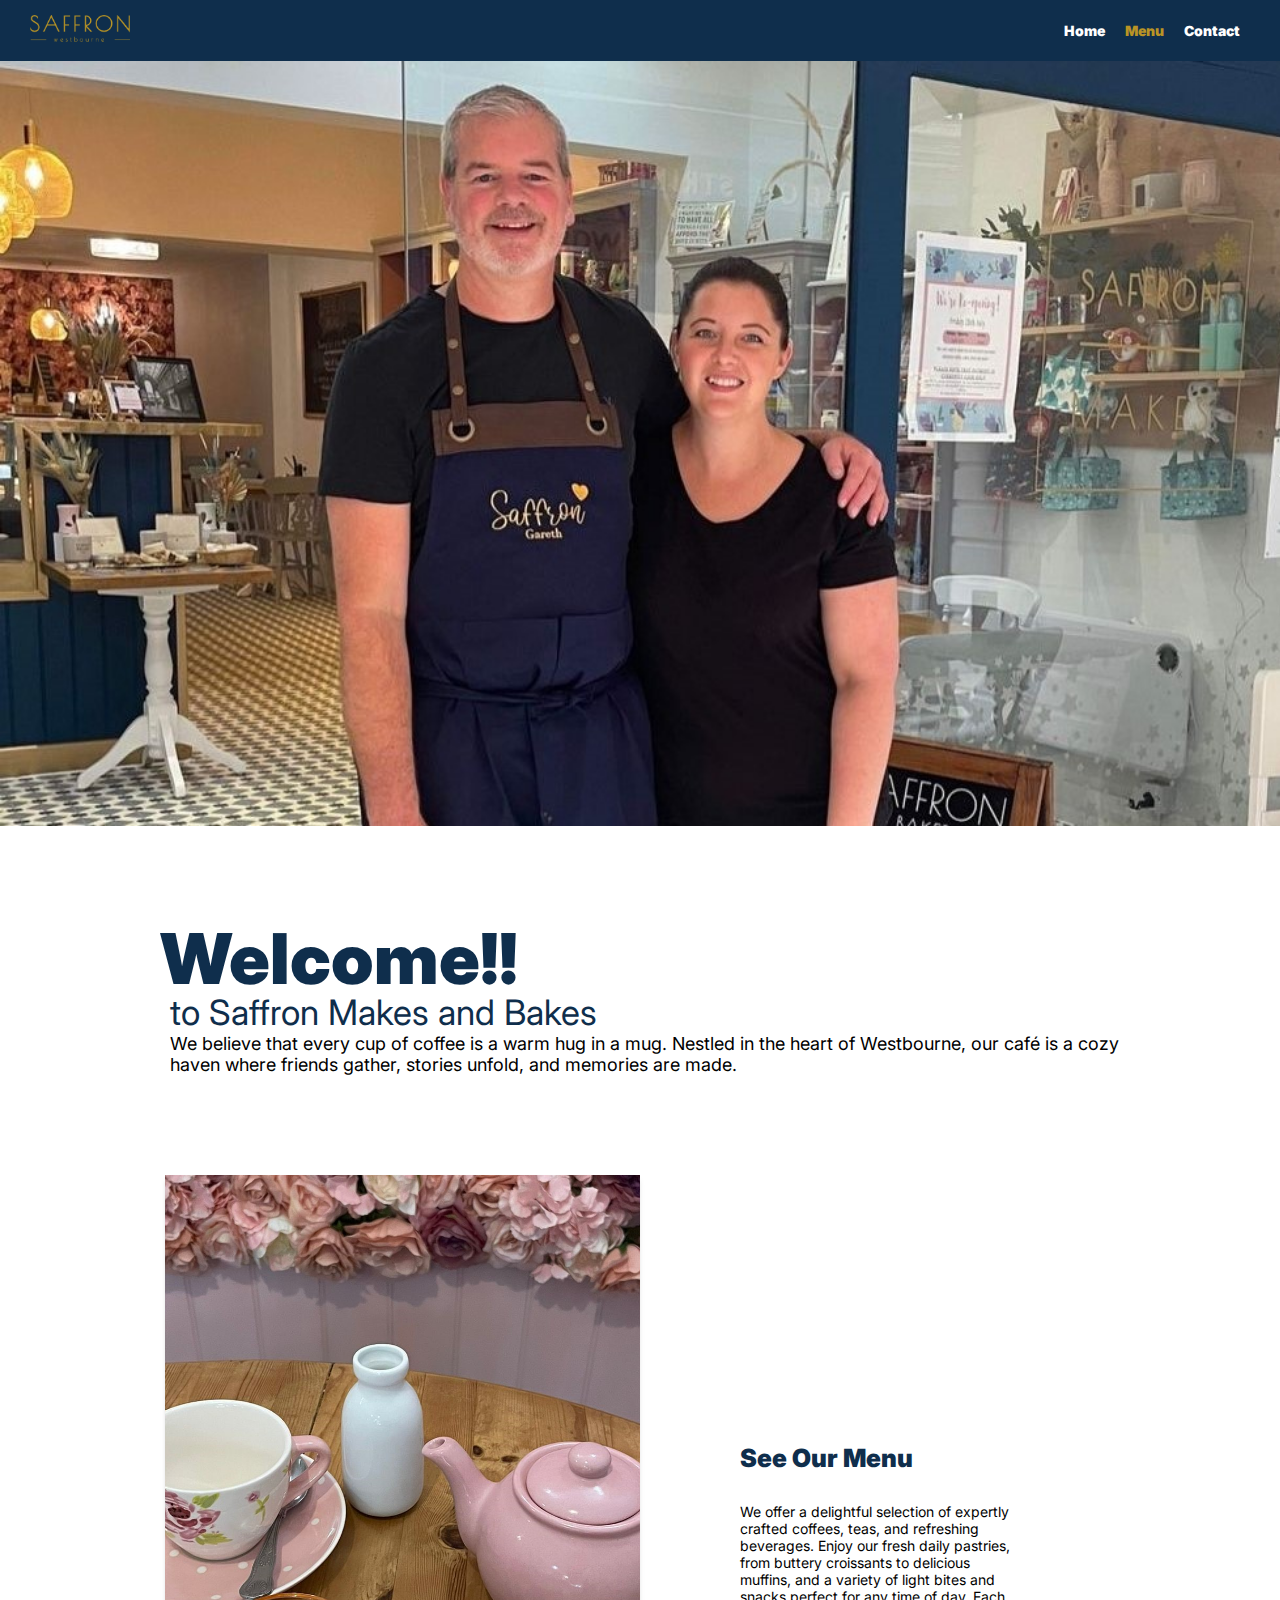
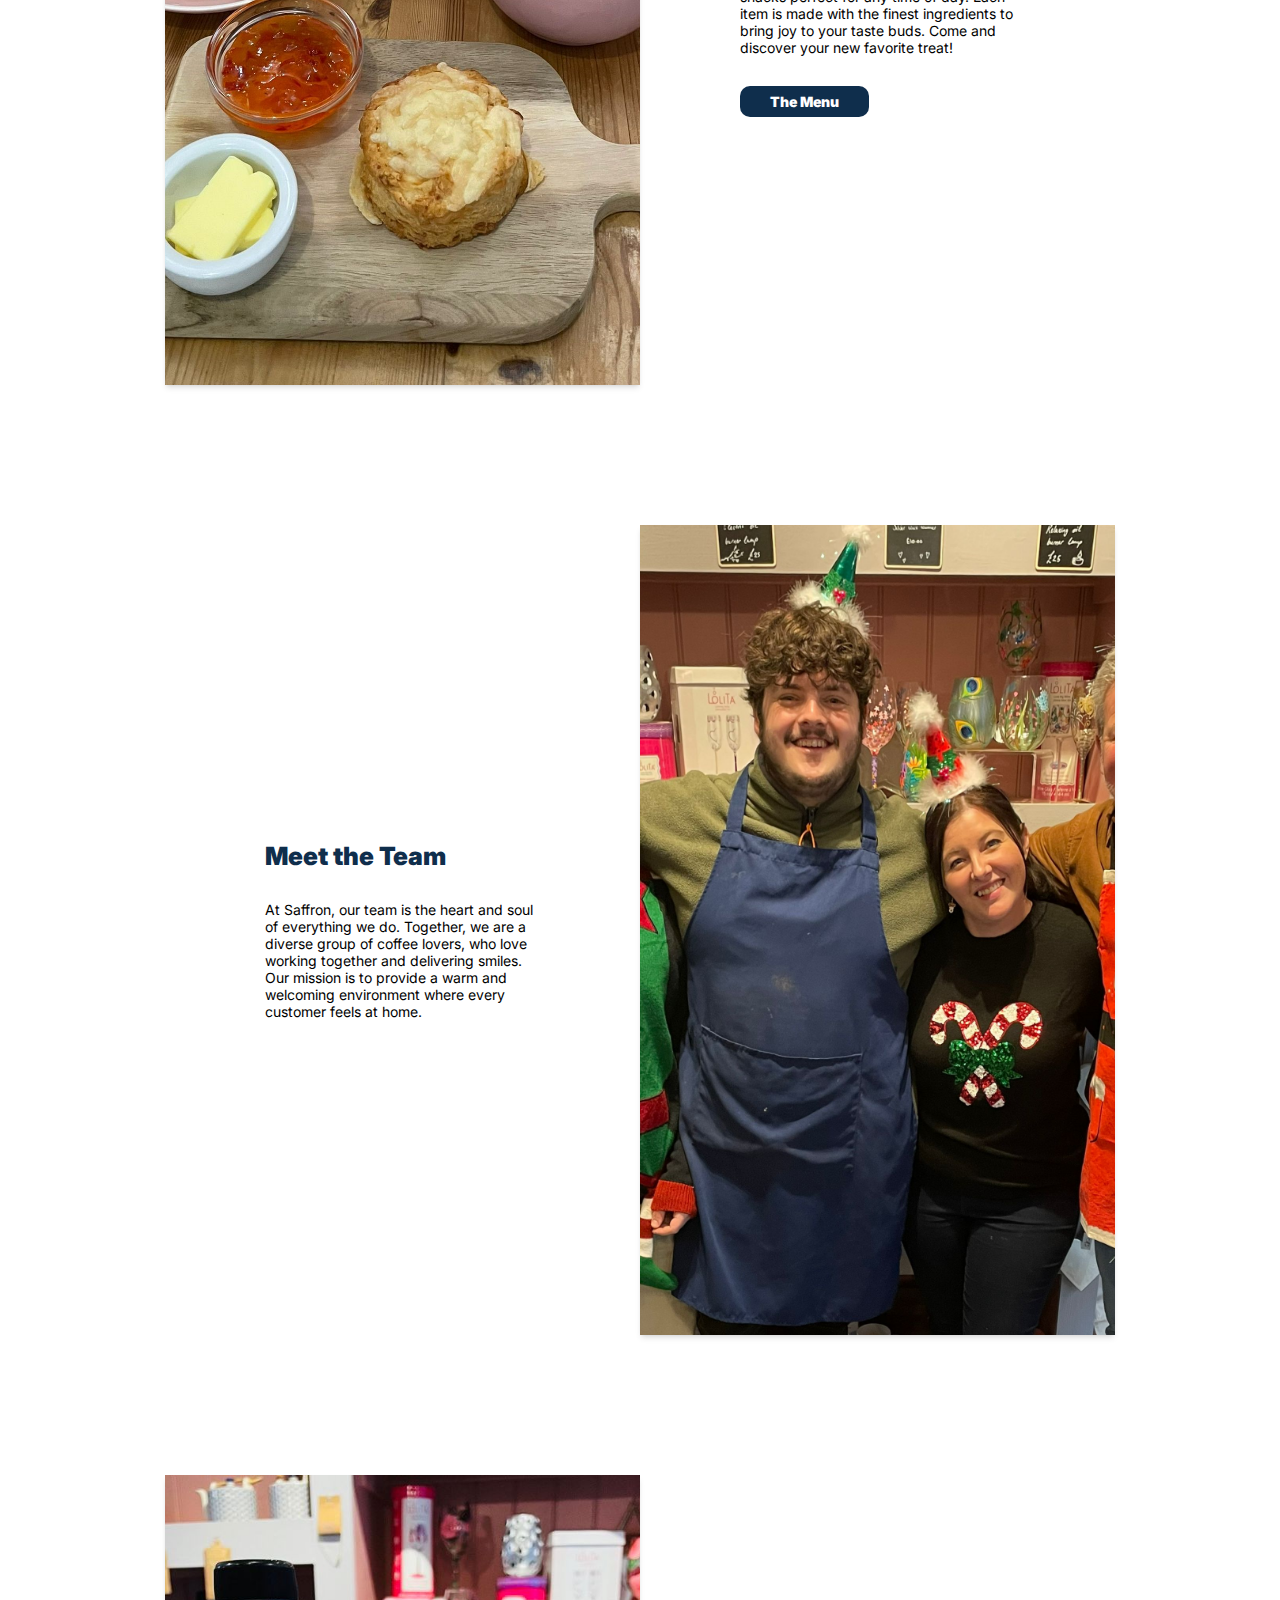
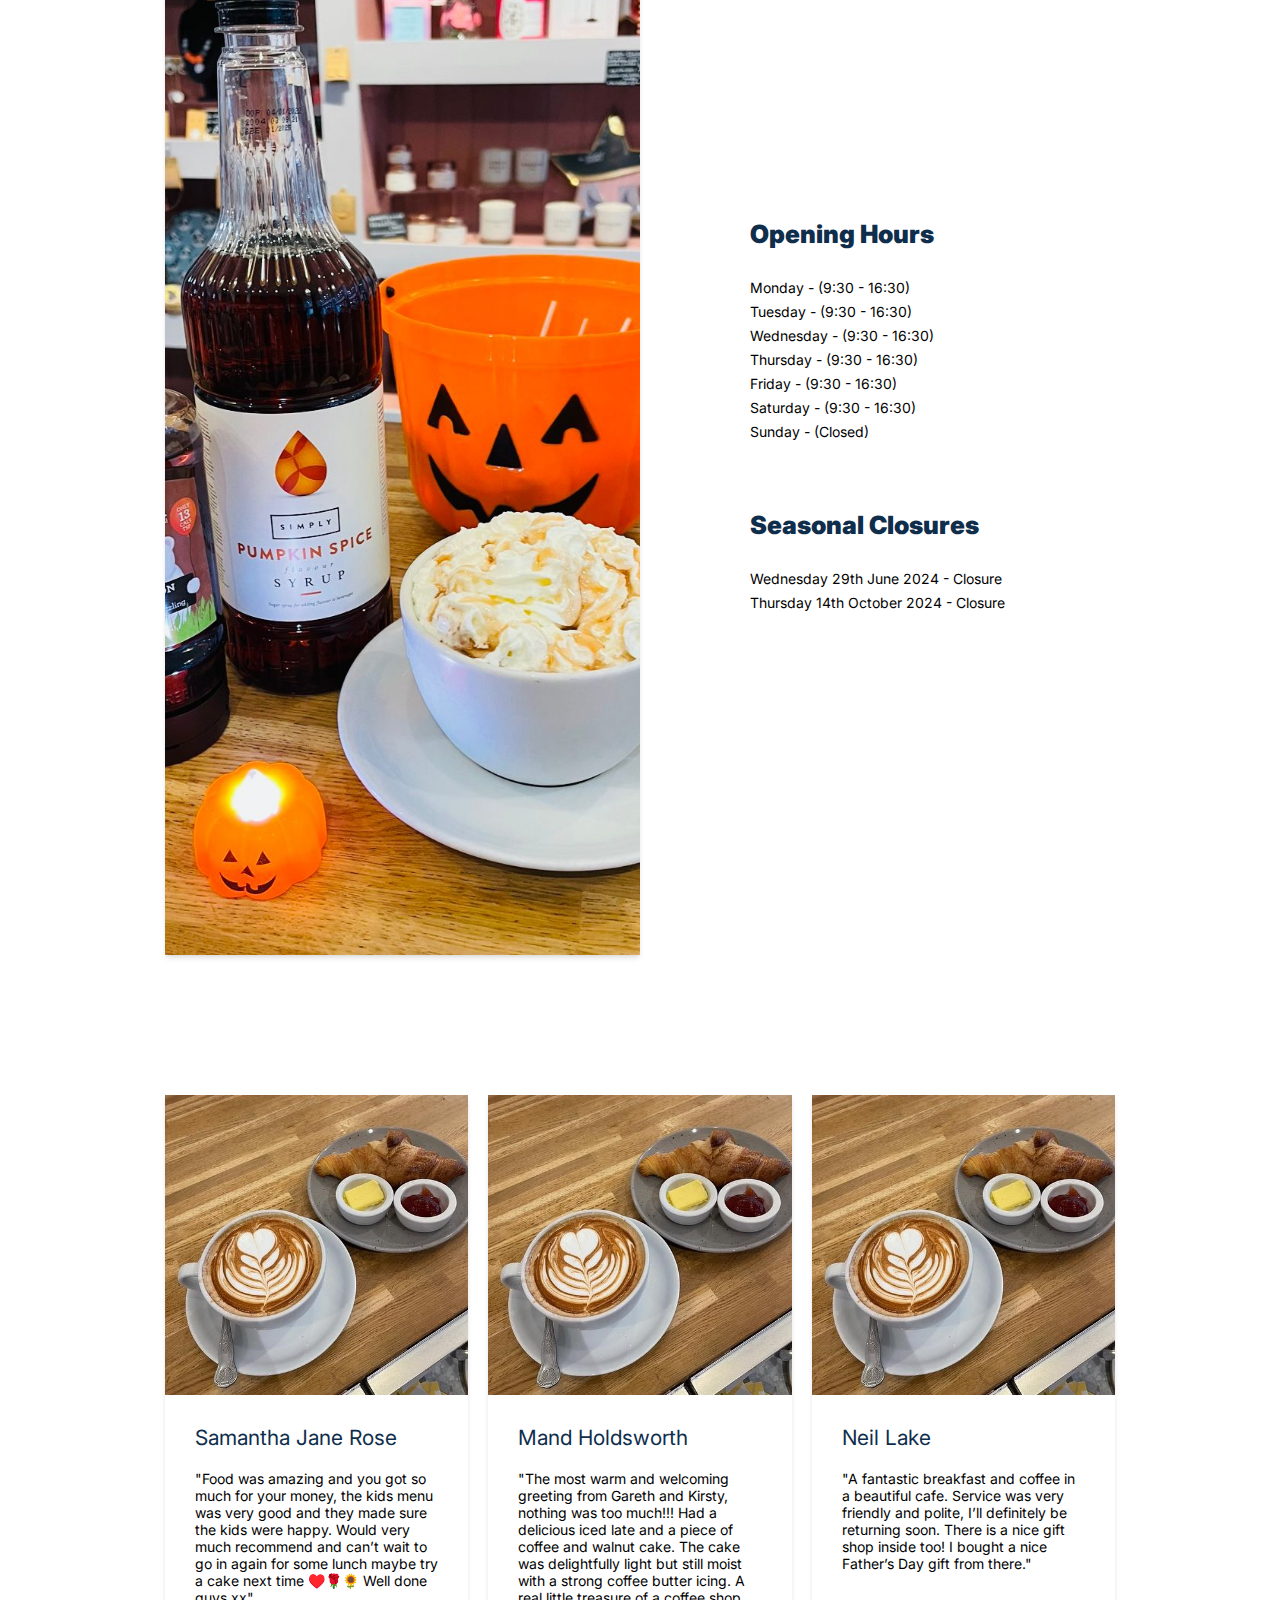
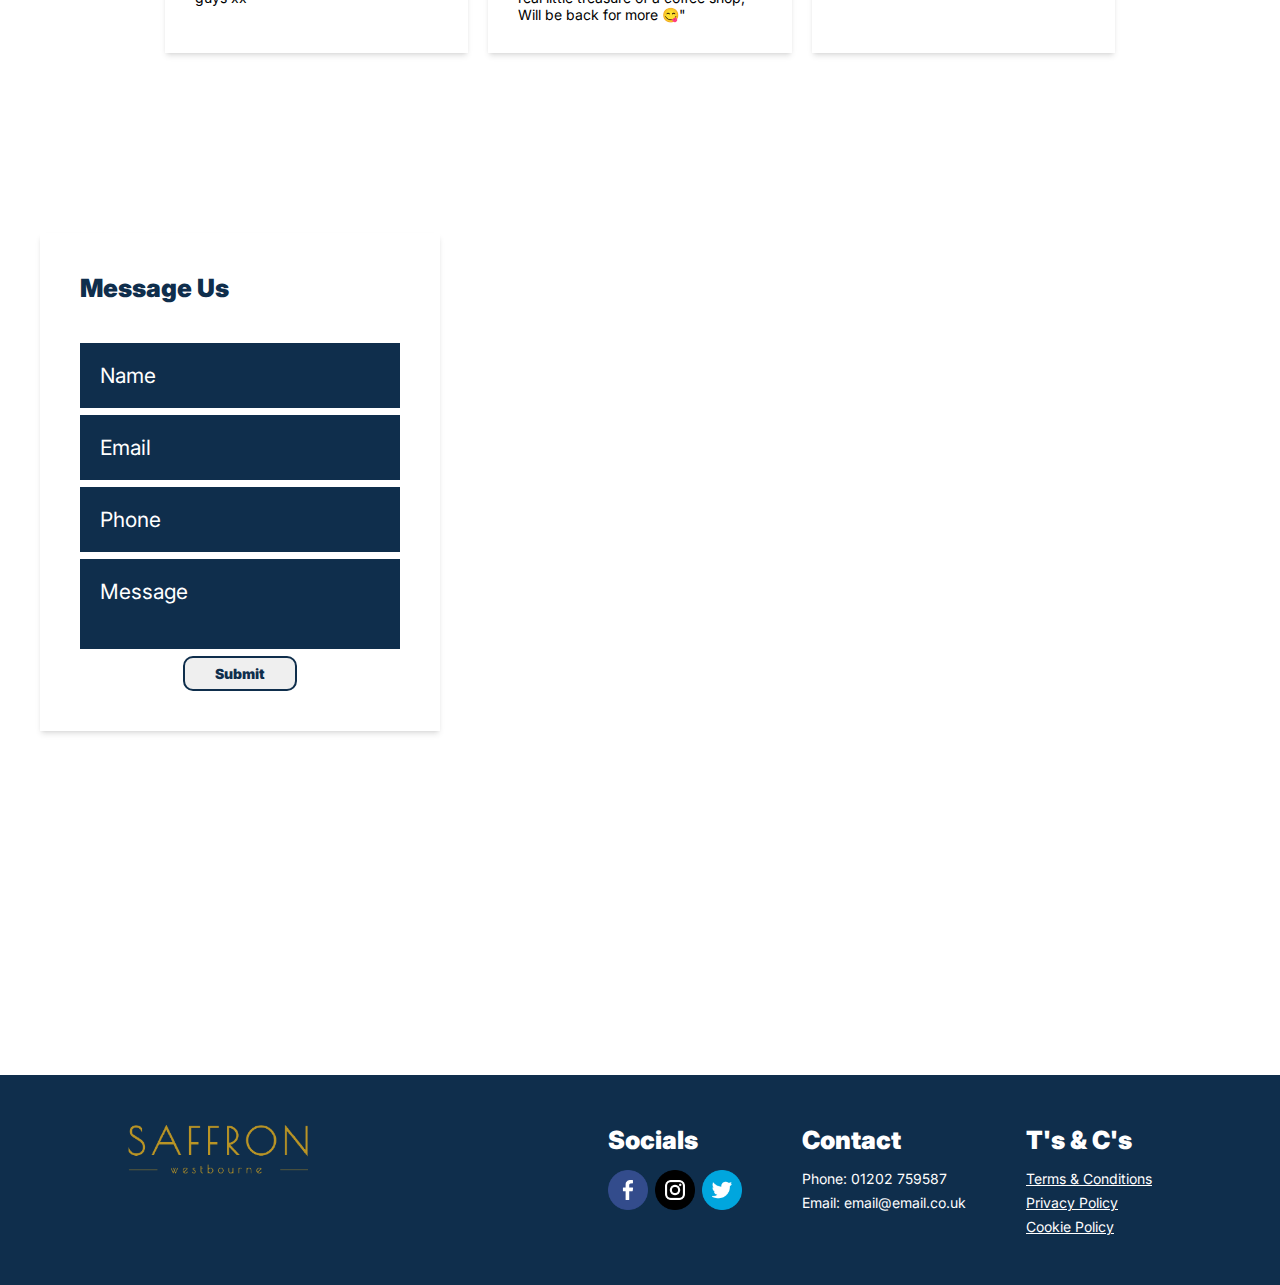
==== index.html @ 689293e2 "Add files via upload" ====
<!DOCTYPE html>
<html lang="en">
    <head>
        <meta charset="UTF-8">
        <meta name="viewport" content="width=device-width, initial-scale=1.0">
        <title>Saffron Makes and Bakes</title>
        <link rel="icon" type="image/x-icon" href="/img/favicon.png">
        <link rel="stylesheet" href="style.css">
        <link rel="preconnect" href="https://fonts.googleapis.com">
        <link rel="preconnect" href="https://fonts.gstatic.com" crossorigin>
        <link href="https://fonts.googleapis.com/css2?family=Inter:wght@100..900&display=swap" rel="stylesheet">
    </head>
<body>

    <header class="mobile-header">
        <div class="header__content-container">
            <div class="header__logo"><img src="img/logo.png" alt=""></div>
            <label class="hamburger-menu">
                <input type="checkbox" />
            </label>
            <nav class="hamburger-menu-block">
                <ul class="hamburger-menu-list">
                    <li><a href=""><p class="hamburger-menu-list-item">Home</p></a></li>
                    <li><a href=""><p class="hamburger-menu-list-item">Menu</p></a></li>
                    <li><a href=""><p class="hamburger-menu-list-item">Contact</p></a></li>
                    <li><a href=""><p class="hamburger-menu-list-item">Open Hours</p></a></li>
                </ul> 
            </nav>
        </div>
    </header>

    <header class="header-desktop">
        <div class="header-desktop__content-container">
            <div class="header__logo"><img src="img/logo.png" alt=""></div>
            <nav class="header-desktop__nav-flex-container">
                <li><a href="#"><p class="heading-3-neutral">Home</p></a></li>
                <li><a href="#"><p class="heading-3-neutral primary-header-link">Menu</p></a></li>
                <li><a href="#"><p class="heading-3-neutral">Contact</p></a></li>
            </nav>
        </div>
    </header>

    <section class="hero-section">
        <div class="hero-home-image"></div>
        <div class="hero__copy-container">
            <div class="hero__title-section">
                <p class="title">Welcome!!</p>
                <p class="heading-2 hero-subheading">to Saffron Makes and Bakes</p>
            </div>
            <p class="copy hero-copy">We believe that every cup of coffee is a warm hug in a mug. Nestled in the heart of Westbourne, our café is a cozy haven where friends gather, stories unfold, and memories are made.</p>
        </div>
    </section>

    <section class="see-our-menu-grid section-gap">
        <div class="see-our-menu-image grid-image-left image"></div>
        <div class="standard-section__copy-container grid-copy-right">
            <p class="heading">See Our Menu</p>
            <p class="copy">We offer a delightful selection of expertly crafted coffees, teas, and refreshing beverages. Enjoy our fresh daily pastries, from buttery croissants to delicious muffins, and a variety of light bites and snacks perfect for any time of day. Each item is made with the finest ingredients to bring joy to your taste buds. Come and discover your new favorite treat!</p>
            <a href="#"><p class="button-primary">The Menu</p></a>
        </div>
    </section>

    <section class="meet-the-team-grid section-gap">
        <div class="meet-the-team-image grid-image-right image"></div>
            <div class="standard-section__copy-container grid-copy-left">
                <p class="heading">Meet the Team</p>
                <p class="copy">At Saffron, our team is the heart and soul of everything we do. Together, we are a diverse group of coffee lovers, who love working together and delivering smiles. Our mission is to provide a warm and welcoming environment where every customer feels at home.</p>
            </div>
    </section>

    <section class="opening-hours-seasonal-closures-grid section-gap">
        <div class="opening-time-seasonal-closures-image grid-image-left image"></div>
            <div class="standard-section__copy-container grid-copy-right">
                <div class="opening-hours-heading-gap opening-hours-element-gap">
                    <p class="heading">Opening Hours</p>
                    <div class="flex-column flex-gap-spacing-9">
                        <p class="copy">Monday - (9:30 - 16:30)</p>
                        <p class="copy">Tuesday - (9:30 - 16:30)</p>
                        <p class="copy">Wednesday - (9:30 - 16:30)</p>
                        <p class="copy">Thursday - (9:30 - 16:30)</p>
                        <p class="copy">Friday - (9:30 - 16:30)</p>
                        <p class="copy">Saturday - (9:30 - 16:30)</p>
                        <p class="copy">Sunday - (Closed)</p>
                    </div>
                </div>
                <div class="opening-hours-heading-gap">
                    <p class="heading">Seasonal Closures</p>
                    <div class="flex-column flex-gap-spacing-9">
                        <p class="copy">Wednesday 29th June 2024 - Closure</p>
                        <p class="copy">Thursday 14th October 2024 - Closure</p>
                    </div>
                </div>
            </div>
    </section>

    <section class="review-card-container section-gap">
        <div class="review-card">
            <div class="review-image-1"></div>
            <div class="review-card__copy-block">
                <p class="heading-2 review-card__heading-gap">Samantha Jane Rose</p>
                <p class="copy">"Food was amazing and you got so much for your money, the kids menu was very good and they made sure the kids were happy. 
                    Would very much recommend and can’t wait to go in again for some lunch maybe try a cake next time ♥️🌹🌻 
                    Well done guys xx"</p>
            </div>
        </div>
        <div class="review-card">
            <div class="review-image-2"></div>
            <div class="review-card__copy-block">
                <p class="heading-2 review-card__heading-gap">Mand Holdsworth</p>
                <p class="copy">"The most warm and welcoming greeting from Gareth and Kirsty, nothing was too much!!! Had a delicious iced late and a piece of coffee and walnut cake. The cake was delightfully light but still moist with a strong coffee butter icing.   A real little treasure of a coffee shop, Will be back for more 😋"</p>
            </div>
        </div>
        <div class="review-card display-none-mobile-tablet">
            <div class="review-image-2"></div>
            <div class="review-card__copy-block">
                <p class="heading-2 review-card__heading-gap">Neil Lake</p>
                <p class="copy">"A fantastic breakfast and coffee in a beautiful cafe. Service was very friendly and polite, I’ll definitely be returning soon.
                    There is a nice gift shop inside too! I bought a nice Father’s Day gift from there."</p>
            </div>
        </div>
    </section>

    <section class="forms section-gap">
        <div class="form__container">
            <p class="heading form__heading-gap">Message Us</p>
            <form action="#" class="form__flex-container">
                <input type="text" class="input" placeholder="Name">
                <input type="email" class="input" placeholder="Email">
                <input type="Phone" class="input" placeholder="Phone">
                <textarea name="Message" class="input" id="" placeholder="Message"></textarea>
                <button type="submit" class="button-secondary form-button">Submit</button>
            </form>
        </div>
    </section>
    
    <section class="map">
        <iframe class="map-iframe" src="https://www.google.com/maps/embed?pb=!1m18!1m12!1m3!1d2525.862320768569!2d-1.9052798881815407!3d50.72249336762094!2m3!1f0!2f0!3f0!3m2!1i1024!2i768!4f13.1!3m3!1m2!1s0x4873a148ec443323%3A0x5a0983a469a11bd!2sSaffron!5e0!3m2!1sen!2suk!4v1718812801463!5m2!1sen!2suk" width="600" height="450" style="border:0;" allowfullscreen="" loading="lazy" referrerpolicy="no-referrer-when-downgrade"></iframe>
    </section>

    <footer>
        <div class="footer__flex-container">
            <div>
                <img class="footer__logo" src="img/logo.png" alt="">
            </div>
            <div class="footer__socials-container footer-element-gap">
                <p class="heading-neutral footer__heading-gap">Socials</p>
                <div class="footer__socials-flex-container">
                    <img class="social-icon" src="img/facebook icon.png" alt="Facebook icon">
                    <img class="social-icon" src="img/instagram icon.png" alt="Facebook icon">
                    <img class="social-icon" src="img/twitter icon.png" alt="Facebook icon">
                </div>
            </div>
            <div class="footer__contact-container footer-element-gap">
                <p class="heading-neutral footer__heading-gap">Contact</p>
                <div class="footer__contact-flex-container">
                    <p class="copy-neutral">Phone: 01202 759587</p>
                    <p class="copy-neutral">Email: email@email.co.uk</p>
                </div>
            </div>
            <div class="footer__tandc-container">
                <p class="heading-neutral footer__heading-gap">T's & C's</p>
                <div class="footer__tandc-flex-container">
                    <p class="link-type">Terms & Conditions</p>
                    <p class="link-type">Privacy Policy</p>
                    <p class="link-type">Cookie Policy</p>
                </div>
            </div>
        </div>
    </footer>
    
</body>
</html>
---- style.css ----
/*=================== Bolier Plate =================*/




*{
    margin: 0;
    padding: 0;
    box-sizing: border-box;
}

html{
    scroll-behavior: smooth;
}

body{
    max-width: 100vw;
}

a{
    color: inherit;
    text-decoration: none;
}

li{
    list-style-type: none;
}

h1, h2, h3{
    color: inherit;
    font-size: inherit;
    font-weight: inherit;
}

img, form, input, textarea{
    max-width: 100%;
    border: none;
}


input {
    -moz-appearance: none;
    -webkit-appearance: none;
    appearance: none;
    border: none;
}


textarea::placeholder, textarea, button, input{
    font-family: inherit;
    font-size: inherit;
    overflow: hidden;
    resize: none;
}

section{
    max-width: 950px;
    margin: 0 auto;
}


/*==================== Bolier Plate End ==============*/

/*======================== Root ======================*/


:root{

    /* Font Family */
    font-family: "Inter", sans-serif;

    /* Font Size */
    --font-size-extra-large-: 36px;
    --font-size-large-: 25px;
    --font-size-medium-: 21px;
    --font-size-small-: 14px;

    /* Font Weight */
    --font-weight-bold-: 900;
    --font-weight-regular-: 400;
    --font-weight-Thin-: 200;

    /* Colours */
    --colour-primary-: #0F2E4C;
    --colour-accent-: #B99425;
    --colour-neutral-: white;
    --colour-dark-: black;

    /* Spacing */
    --spacing-1-: 100px;
    --spacing-2-: 100px;
    --spacing-3-: 50px;
    --spacing-4-: 40px;
    --spacing-5-: 30px;
    --spacing-6-: 20px;
    --spacing-7-: 15px;
    --spacing-8-: 10px;
    --spacing-9-: 7.5px;
    --spacing-10-: 5px;
    --spacing-11-: 2px;

    /* hamburger Menu */
    --bar-width-: 40px;
    --bar-height-: 6px;
    --hamburger-gap-: 4px;
    --hamburger-margin-: 12px;
    --animation-timing-: 200ms ease-in-out;
    --hamburger-height-: calc(var(--bar-height-) * 3 + var(--hamburger-gap-) * 2);
    --hamburger-menu-block-padding-: 30px;
}


/*===================== Root End =================*/



/*==================== Type =====================*/


.title{
    font-size: var(--font-size-extra-large-);
    font-weight: var(--font-weight-bold-);
    color: var(--colour-primary-);
    line-height: 32px;
}
.heading{
    font-size: var(--font-size-large-);
    font-weight: var(--font-weight-bold-);
    color: var(--colour-primary-);
}
.heading-neutral{
    font-size: var(--font-size-large-);
    font-weight: var(--font-weight-bold-);
    color: var(--colour-neutral-);
}
.heading-2{
    font-size: var(--font-size-medium-);
    font-weight: var(--font-weight-regular-);
    color: var(--colour-primary-);
}
.heading-3{
    font-size: var(--font-size-small-);
    font-weight: var(--font-weight-bold-);
    color: var(--colour-primary-);
}
.heading-3-neutral{
    font-size: var(--font-size-small-);
    font-weight: var(--font-weight-bold-);
    color: var(--colour-neutral-);
}
.copy{
    font-size: var(--font-size-small-);
    font-weight: var(--font-weight-regular-);
    color: var(--colour-dark-);
}
.menu-copy{
    font-size: var(--font-size-small-);
    font-weight: var(--font-weight-regular-);
    color: var(--colour-dark-);
    padding-bottom: var(--spacing-9-);
}
.copy-neutral{
    font-size: var(--font-size-small-);
    font-weight: var(--font-weight-regular-);
    color: var(--colour-neutral-);
}
.comment{
    font-size: var(--font-size-small-);
    font-weight: var(--font-weight-Thin-);
    color: var(--colour-dark-);
    font-style: italic;
}
.link-type{
    font-size: var(--font-size-small-);
    font-weight: var(--font-weight-regular-);
    color: var(--colour-neutral-);
    text-decoration: underline;
}


/*==================== Type End ======================*/



/*==================== Buttons ======================*/


.button-primary{
    font-size: var(--font-size-small-);
    font-weight: var(--font-weight-bold-);
    color: var(--colour-neutral-);
    background-color: var(--colour-primary-);
    padding-inline: var(--spacing-6-);
    padding-block: var(--spacing-8-);
    border-radius: 10px;
    width: max-content;
}
.button-secondary{
    font-size: var(--font-size-small-);
    font-weight: var(--font-weight-bold-);
    color: var(--colour-primary-);
    padding-inline: var(--spacing-6-);
    padding-block: var(--spacing-8-);
    border-radius: 10px;
    border-style: solid;
    border-width: 2px;
    border-color: var(--colour-primary-);
    width: max-content;
}


/*================== Buttons End ========================*/



/*================== Images ============================*/

.image{
    width: 100%;
    box-shadow: 0 4px 6px -1px rgb(0 0 0 / 0.1), 0 2px 4px -2px rgb(0 0 0 / 0.1);
}
.review-image-1, .review-image-2{
    background-image: url(img/coffee-image.jpg);
    width: 100%;
    height: 300px;
    background-size: cover;
    background-position: center;
}
.see-our-menu-image{
    background-image: url(img/afternoon-tea-2.jpg);
    width: 100%;
    height: 100vw;
    background-size: cover;
    background-position: top;
}
.meet-the-team-image{
    background-image: url(img/meet-the-team.jpg);
    width: 100%;
    height: 100vw;
    background-size: cover;
    background-position: top;
}
.opening-time-seasonal-closures-image{
    background-image: url(img/seasonal-closures.jpg);
    width: 100%;
    height: 100vw;
    background-size: cover;
    background-position: top;
}
.menu-coffee-image{
    background-image: url(img/coffee-image.jpg);
    width: 100%;
    height: 100vw;
    background-size: cover;
    background-position: top;
}
.menu-tea-image{
    background-image: url(img/teas.jpg);
    width: 100%;
    height: 100vw;
    background-size: cover;
    background-position: top;
}
.menu-hot-chocolate-image{
    background-image: url(img/hot-chocolate.jpg);
    width: 100%;
    height: 100vw;
    background-size: cover;
    background-position: top;
}
.menu-soft-drinks-image{
    background-image: url(img/soft-drinks.jpg);
    width: 100%;
    height: 100vw;
    background-size: cover;
    background-position: center;
}
.menu-iced-coffee-image{
    background-image: url(img/iced-coffee.jpg);
    width: 100%;
    height: 100vw;
    background-size: cover;
    background-position: center;
}
.menu-milkshake-image{
    background-image: url(img/milkshake.jpg);
    width: 100%;
    height: 100vw;
    background-size: cover;
    background-position: center;
}
.menu-hero-image{
    background-image: url(img/entrance.jpg);
    width: 100%;
    height: 85vh;
    background-size: cover;
    background-position: center-bottom;
}
.hero-home-image{
    background-image: url(img/home-hero-below-700px.jpg);
    width: 100%;
    height: 85vh;
    background-size: cover;
    background-position: center-bottom;
}
/*================== Images End =======================*/



/*=================== Cards ==========================*/

.review-card-container{
    display: flex;
    flex-direction: column;
    gap: var(--spacing-7-);
}

.review-card{
    width: 90%;
    max-width: 400px;
    margin: 0 auto;
    box-shadow: 0 4px 6px -1px rgb(0 0 0 / 0.1), 0 2px 4px -2px rgb(0 0 0 / 0.1);
}
.review-card__copy-block{
    padding: var(--spacing-6-);
}
.review-card__heading-gap{
    padding-bottom: var(--spacing-6-);
}


/*================= Cards End ====================*/



/*================= Footers ======================*/

footer{
    background-color: var(--colour-primary-);
    padding-block: var(--spacing-2-);
}

.footer__flex-container{
    width: 80%;
    max-width: 400px;
    margin: 0 auto;
    display: flex;
    flex-direction: column;
}

.footer-element-gap{
    padding-bottom: var(--spacing-3-);
}

.footer__logo{
    display: none;
}

.footer__heading-gap{
    padding-bottom: var(--spacing-7-)
}

.footer__socials-flex-container{
    display: flex;
    gap: var(--spacing-8-);
}

.footer__contact-flex-container, .footer__tandc-flex-container{
    display: flex;
    flex-direction: column;
    gap: var(--spacing-9-);
}

.social-icon{
    width: 40px;
}


/*=============== Footers ===================*/



/*================ Headers ==================*/

header{
    background-color: var(--colour-primary-);
    height: 50px;
    position: sticky;
    top: 0px;
}

.header-desktop{
    display: none;
}

.header__logo{
    max-width: 100px;
    padding-top: var(--hamburger-margin-);
    padding-left: var(--spacing-7-);
}

/* Hamburger */
.hamburger-menu{
    --x-width-: calc(var(--hamburger-height-) * 1.41421356237);

    display: flex;
    flex-direction: column;
    gap: var(--hamburger-gap-);
    width: max-content;
    position: absolute;
    top: var(--hamburger-margin-);
    right: var(--hamburger-margin-);
    z-index: 2;
}
.hamburger-menu::before, .hamburger-menu::after, .hamburger-menu input {
    content: "";
    width: var(--bar-width-);
    height: var(--bar-height-);
    background-color: var(--colour-neutral-);
    border-radius: 100px;
    transform-origin: left center;
    transition: opacity var(--animation-timing-), width var(--animation-timing-), rotate var(--animation-timing-), translate var(--animation-timing-);
}
.hamburger-menu input {
    outline: none;
    pointer-events: none;
}


/* Hamburger When Clicked */
.hamburger-menu input:checked {
    opacity: 0;
    width: 0;
}
.hamburger-menu:has(input:checked)::before {
    rotate: 45deg;
    width: var(--x-width-);
    translate: 0 calc(var(--bar-height-) / -2);
}
.hamburger-menu:has(input:checked)::after {
    rotate: -45deg;
    width: var(--x-width-);
    translate: 0 calc(var(--bar-height-) / 2);
}


/* The Menu */
.hamburger-menu-block{
    position: fixed;
    right: 0;
    top: calc(var(--hamburger-height-) + var(--hamburger-margin-) + var(--hamburger-margin-));
    background-color: var(--colour-primary-);
    padding: var(--hamburger-menu-block-padding-);
    translate: 100%;
    transition: translate var(--animation-timing-);
    border-style: solid;
    border-color: var(--colour-neutral-);
    border-width: 2px;
}
.hamburger-menu-list{
    display: flex;
    flex-direction: column;
    width: 160px;
    align-items: center;
}
.hamburger-menu-list-item{
    color: var(--colour-neutral-);
    border-bottom: 1px solid var(--colour-neutral-);
    width: 160px;
    padding-top: 15px;
    padding-bottom: 10px;
    color: var(--colour-neutral-);
    font-size: var(--font-size-small-);
    font-weight: var(--font-weight-regular-);
}

/* The Menu When Clicked */
.hamburger-menu:has(input:checked) + .hamburger-menu-block{
    translate: none;
}


/*============== Headers End ========================*/



/*=============== Forms =============================*/

.forms{
    width: 100%;
    max-width: 100%;
}

.form__container{
    width: 90%;
    max-width: 400px;
    margin: 0 auto;
    box-shadow: 0 4px 6px -1px rgb(0 0 0 / 0.1), 0 2px 4px -2px rgb(0 0 0 / 0.1);
    padding: var(--spacing-5-);
    background-color: var(--colour-neutral-);

}

.form__heading-gap{
    padding-bottom: var(--spacing-5-);
}

.form__flex-container{
    display: flex;
    flex-direction: column;
    gap: var(--spacing-9-);
}

.input, .input::placeholder{
    font-size: var(--font-size-medium-);
    font-weight: var(--font-weight-regular-);
    color: var(--colour-neutral-);
}
.input{
    background-color: var(--colour-primary-);
    width: 100%;
    padding: var(--spacing-7-);
}
.form-button{
    margin: 0 auto;
}


/*============== Forms End ========================*/



/*============== Sections ========================*/
/*==============          ========================*/



/*============== Standard content section =======*/


/*============== Standard content section End====*/

/*============== Standard Content Section Button ==*/


.standard-section__copy-container{
    padding: var(--spacing-3-);
    display: flex;
    flex-direction: column;
    gap: var(--spacing-6-);
    margin: 0 auto;
}
.section-image{
    object-fit: cover;
}

/*=========== Standard Content Section Button End ==*/

/*=========== Opening hourse + seasonal closures ===*/
.opening-hours-heading-gap{
    display: flex;
    flex-direction: column;
    gap: var(--spacing-6-);
}



/*=========== Menu content section ==============*/


.menu-content-image-left__copy-container{
    padding: var(--spacing-3-);
    display: flex;
    flex-direction: column;
    gap: var(--spacing-4-);
}

.menu-item-heading{
    padding-bottom: var(--spacing-6-);
}
.choices-padding{
    padding-bottom: var(--spacing-8-);
}
.extras-padding-top{
    padding-top: var(--spacing-6-);
}
.menu-image-mobile-display-none{
    display: none;
}

.title-section{
    padding-top: var(--spacing-3-);
    padding-bottom: var(--spacing-5-);
    width: 80%;
    margin: 0 auto;
}

/*========== Menu Content Section End ========*/


/*========== hero Section ===================*/

.hero-section{
    width: 100%;
    max-width: 100%;
}
.hero-image{
    width: 100%;
}
.hero__copy-container{
    max-width: 950px;
    width: 75%;
    padding-block: var(--spacing-3-);
    margin: 0 auto;
}

.hero-home-image{
    background-image: url(img/home-hero-below-700px.jpg);
    width: 100%;
    height: 85vh;
    background-size: cover;
    background-position: center-bottom;
}


/*============= Utility classes =========================*/

.section-gap{
    padding-bottom: var(--spacing-3-);
}

.flex-column{
    display: flex;
    flex-direction: column;
}

.flex-gap-spacing-9{
    gap: var(--spacing-9-);
}

.see-our-menu-grid, .meet-the-team-grid, .opening-hours-seasonal-closures-grid{
    display: grid;
    grid-template-columns: 1fr;
}
.coffee-grid, .menu-tea-grid, .menu-hot-chocolate-grid, .menu-soft-drinks-grid, .menu-iced-coffee-grid, .menu-milkshake-grid{
    display: grid;
    grid-template-columns: 1fr;
}
.menu-breakfast-grid, .menu-lunch-grid, .menu-tea-time-grid, .menu-childrens-menu-grid{
    display: grid;
    grid-template-columns: 1fr;
}
.display-none-mobile-tablet{
    display: none;
}

/*============ Block =================================*/
.opening-hours-element-gap{
    padding-bottom: var(--spacing-5-);
}

/*========== Allergen information ====================*/
.allergen-information{
    text-align: center;
    display: flex;
    flex-direction: column;
    gap: var(--spacing-8-);
    width: 85%;
    max-width: 650px;
    margin: 0 auto;
}
.vva-flex-container{
    display: flex;
    flex-direction: column;
}

/*=================== Google Map ==========================*/
.map-iframe{
    height: 200px;
    width: 100%;
}
.map{
    width: 100%;
    max-width: 100%;
}


/*================ media quires ===============*/


@media (min-width: 700px){

/*=============== Utility Classes =============*/
.section-gap{
    padding-bottom: var(--spacing-1-);
}
.display-none-mobile-tablet{
    display: none;
}

/*================== Images ============================*/

.review-image-1, .review-image-2{
    background-image: url(img/coffee-image.jpg);
    width: 100%;
    height: 300px;
    background-size: cover;
    background-position: center;
}
.see-our-menu-image{
    background-image: url(img/afternoon-tea-2.jpg);
    width: 100%;
    height: 100%;
    background-size: cover;
    background-position: top;
}
.meet-the-team-image{
    background-image: url(img/meet-the-team.jpg);
    width: 100%;
    height: 100%;
    background-size: cover;
    background-position: top;
}
.opening-time-seasonal-closures-image{
    background-image: url(img/seasonal-closures.jpg);
    width: 100%;
    height: 100%;
    background-size: cover;
    background-position: center;
}
.menu-coffee-image{
    background-image: url(img/coffee-image.jpg);
    width: 100%;
    height: 100%;
    background-size: cover;
    background-position: center;
}
.menu-tea-image{
    background-image: url(img/teas.jpg);
    width: 100%;
    height: 100%;
    background-size: cover;
    background-position: bottom;
}
.menu-hot-chocolate-image{
    background-image: url(img/hot-chocolate.jpg);
    width: 100%;
    height: 100%;
    background-size: cover;
    background-position: center;
}
.menu-soft-drinks-image{
    background-image: url(img/soft-drinks.jpg);
    width: 100%;
    height: 100%;
    background-size: cover;
    background-position: center;
}
.menu-iced-coffee-image{
    background-image: url(img/iced-coffee.jpg);
    width: 100%;
    height: 100%;
    background-size: cover;
    background-position: center;
}
.menu-milkshake-image{
    background-image: url(img/milkshake.jpg);
    width: 100%;
    height: 100%;
    background-size: cover;
    background-position: center;
}
/*=============== Review Card ==================*/
.review-card-container{
    flex-direction: row;
    width: 80%;
    margin: 0 auto;
}

.review-card{
    width: 100%;
    max-width: 100%;
}


/*============== Standard Content Section Button ==*/


.standard-section-flex-container{
    display: flex;
    width: 80%;
    margin: 0 auto;
}

.section-image{
    width: 45vw;
    box-shadow: 0 4px 6px -1px rgb(0 0 0 / 0.1), 0 2px 4px -2px rgb(0 0 0 / 0.1);
}

.copy-right{
    padding-right: 0px;
    margin: 0;
}



/*=========== Standard Content Section Button End ==*/

/*=========== Standard Section Image Right ==========*/

.image-right{
    order: 2;
}
.image-right-container{
    justify-content: space-between;
}
.copy-left{
    order: 1;
    padding-left: 20px;
}


.hero-home-image{
    background-image: url(img/home-hero-700px.jpg);
    width: 100%;
    height: 85vh;
}

.menu-heading-spacing{
    padding-top: var(--spacing-5-);
}

/*======== Standard Section image right end ==========*/

/*============= Utility Classes =====================*/

.see-our-menu-grid, .meet-the-team-grid, .opening-hours-seasonal-closures-grid{
    grid-template-columns: 1fr 1fr;
    width: 80%;
    margin: 0 auto;
    grid-template-rows: 90vh;
    align-items: center;
}
.opening-hours-seasonal-closures-grid{
    grid-template-rows: 120vh;
}
.grid-image-left{
    grid-column: 1/2;
    grid-row: 1/2;
}
.grid-copy-right{
    grid-column: 2/3;
    grid-row: 1/2;
}
.grid-image-right{
    grid-column: 2/3;
    grid-row: 1/2;
}
.grid-copy-left{
    grid-column: 1/2;
    grid-row: 1/2;
}
.coffee-grid, .menu-tea-grid, .menu-hot-chocolate-grid, .menu-soft-drinks-grid, .menu-iced-coffee-grid, .menu-milkshake-grid{
    grid-template-columns: 1fr 1fr;
    width: 80%;
    margin: 0 auto;
    grid-template-rows: 90vh;
    align-items: center;
}
.menu-breakfast-grid, .menu-lunch-grid, .menu-tea-time-grid, .menu-childrens-menu-grid{
    grid-template-columns: 1fr 1fr;
    width: 80%;
    margin: 0 auto;
    grid-template-rows: min-content;
    align-items: start;
}
.menu-image-mobile-display-none{
    display: block;
}
.coffee-grid{
    grid-template-rows: 600px;
}


/*============ Block ==================*/
/*========== Allergen information ====================*/
.vva-flex-container{
    flex-direction: row;
    margin: 0 auto;
    gap: var(--spacing-9-);
}


}


@media (min-width: 1000px) {

    :root{

    /* Font Size */
    --font-size-extra-large-: 50px;
    --font-size-large-: 25px;
    --font-size-medium-: 21px;
    --font-size-small-: 14px;

    /* Colours */
    --colour-primary-: #0F2E4C;
    --colour-accent-: #B99425;
    --colour-neutral-: white;
    --colour-dark-: black;

    /* Spacing */
    --spacing-1-: 280px;
    --spacing-2-: 140px;
    --spacing-3-: 100px;
    --spacing-4-: 60px;
    --spacing-5-: 40px;
    --spacing-6-: 30px;
    --spacing-7-: 20px;
    --spacing-8-: 15px;
    --spacing-9-: 7px;
    --spacing-10-: 4px;
    --spacing-11-: 2px;

    /* hamburger Menu */
    --bar-width-: 40px;
    --bar-height-: 6px;
    --hamburger-gap-: 4px;
    --hamburger-margin-: 12px;
    --animation-timing-: 200ms ease-in-out;
    --hamburger-height-: calc(var(--bar-height-) * 3 + var(--hamburger-gap-) * 2);
    --hamburger-menu-block-padding-: 30px;
}

/*==================== Type =====================*/

.title{
    font-size: 70px;
    font-weight: var(--font-weight-bold-);
    color: var(--colour-primary-);
    line-height: 65px;
}
.hero-subheading{
    font-size: 35px;
    padding-left: 10px;
}
.hero-copy{
    font-size: 18px;
    padding-left: 10px;
}

/*==================== Type End ======================*/

/*==================== Buttons ======================*/


.button-primary{
    padding-block: var(--spacing-9-);
    
}
.button-secondary{
    padding-block: var(--spacing-9-);
}


/*================== Buttons End ========================*/
    

/*=================== Cards ==========================*/


.review-card__heading-gap{
    padding-bottom: var(--spacing-7-);
}


/*================= Cards End ====================*/



/*================= Footers ======================*/


footer{
    background-color: var(--colour-primary-);
    padding-block: 50px;
}

.footer__flex-container{
    flex-direction: row;
    max-width: 80%;
    gap: var(--spacing-4-);
}

.footer-element-gap{
    padding-bottom: 0px;
}

.footer__logo{
    display: inline-block;
    max-width: 180px;
}

.footer__socials-container{
    margin-left: auto;
}

.footer__heading-gap{
    padding-bottom: var(--spacing-8-)
}

.footer__socials-flex-container{
    display: flex;
    gap: var(--spacing-9-);
}

.footer__contact-flex-container, .footer__tandc-flex-container{
    display: flex;
    flex-direction: column;
    gap: var(--spacing-9-);
}

.social-icon{
    width: 40px;
}


/*=============== Footers ===================*/


/*================ Headers ==================*/
.mobile-header{
    display: none;
}
.header-desktop{
    display: block;
}
header{
    background-color: var(--colour-primary-);
    height: auto;
}
.header__logo{
    max-width: 100px;
    padding-top: 0px;
    padding-left: 0px;
}
.header-desktop__content-container{
    display: flex;
    justify-content: space-between;
    align-items: center;
    padding-right: var(--spacing-5-);
    padding-left: var(--spacing-6-);
    padding-block: var(--spacing-8-);
}
.header-desktop__nav-flex-container{
    display: flex;
    align-items: center;
    gap: var(--spacing-7-);
}
.primary-header-link{
    color: var(--colour-accent-);
}



/*============== Headers End ========================*/



/*=============== Forms =============================*/

.forms{
    background-image: url(img/Forms-background.png);
    background-size: cover;
    padding-top: var(--spacing-5-);
}

.form__container{
    width: 90%;
    max-width: 400px;
    margin-left: var(--spacing-5-);
    box-shadow: 0 4px 6px -1px rgb(0 0 0 / 0.1), 0 2px 4px -2px rgb(0 0 0 / 0.1);
    padding: var(--spacing-5-);
}

/*============== Forms End ========================*/


/*======== Menu Section image left ===================*/

.menu-content-section__flex-container{
    display: flex;
    width: 80%;
    margin: 0 auto;
}

.menu-image-flex-container{
    display: flex;
    flex-direction: column;
    gap: var(--spacing-7-);
    align-items: center;
}

.menu-content-image-left__copy-container{
    max-width: 100%;
    margin: 0;
    padding-block: 0px;
}

.menu-section-image{
    width: 505px;
    box-shadow: 0 4px 6px -1px rgb(0 0 0 / 0.1), 0 2px 4px -2px rgb(0 0 0 / 0.1);
}

.menu-heading-spacing{
    padding-top: var(--spacing-5-);
}

/*========== hero Section ===================*/

.hero__copy-container{
    max-width: 100%;
    margin: 0 auto;
}

/*=============== Utility Classes =============*/
.section-gap{
    padding-bottom: var(--spacing-2-);
}
.display-none-mobile-tablet{
    display: block;
}

.hero-home-image{
    background-image: url(img/home-hero-1000px.jpg);
    width: 100%;
    height: 85vh;
}

}
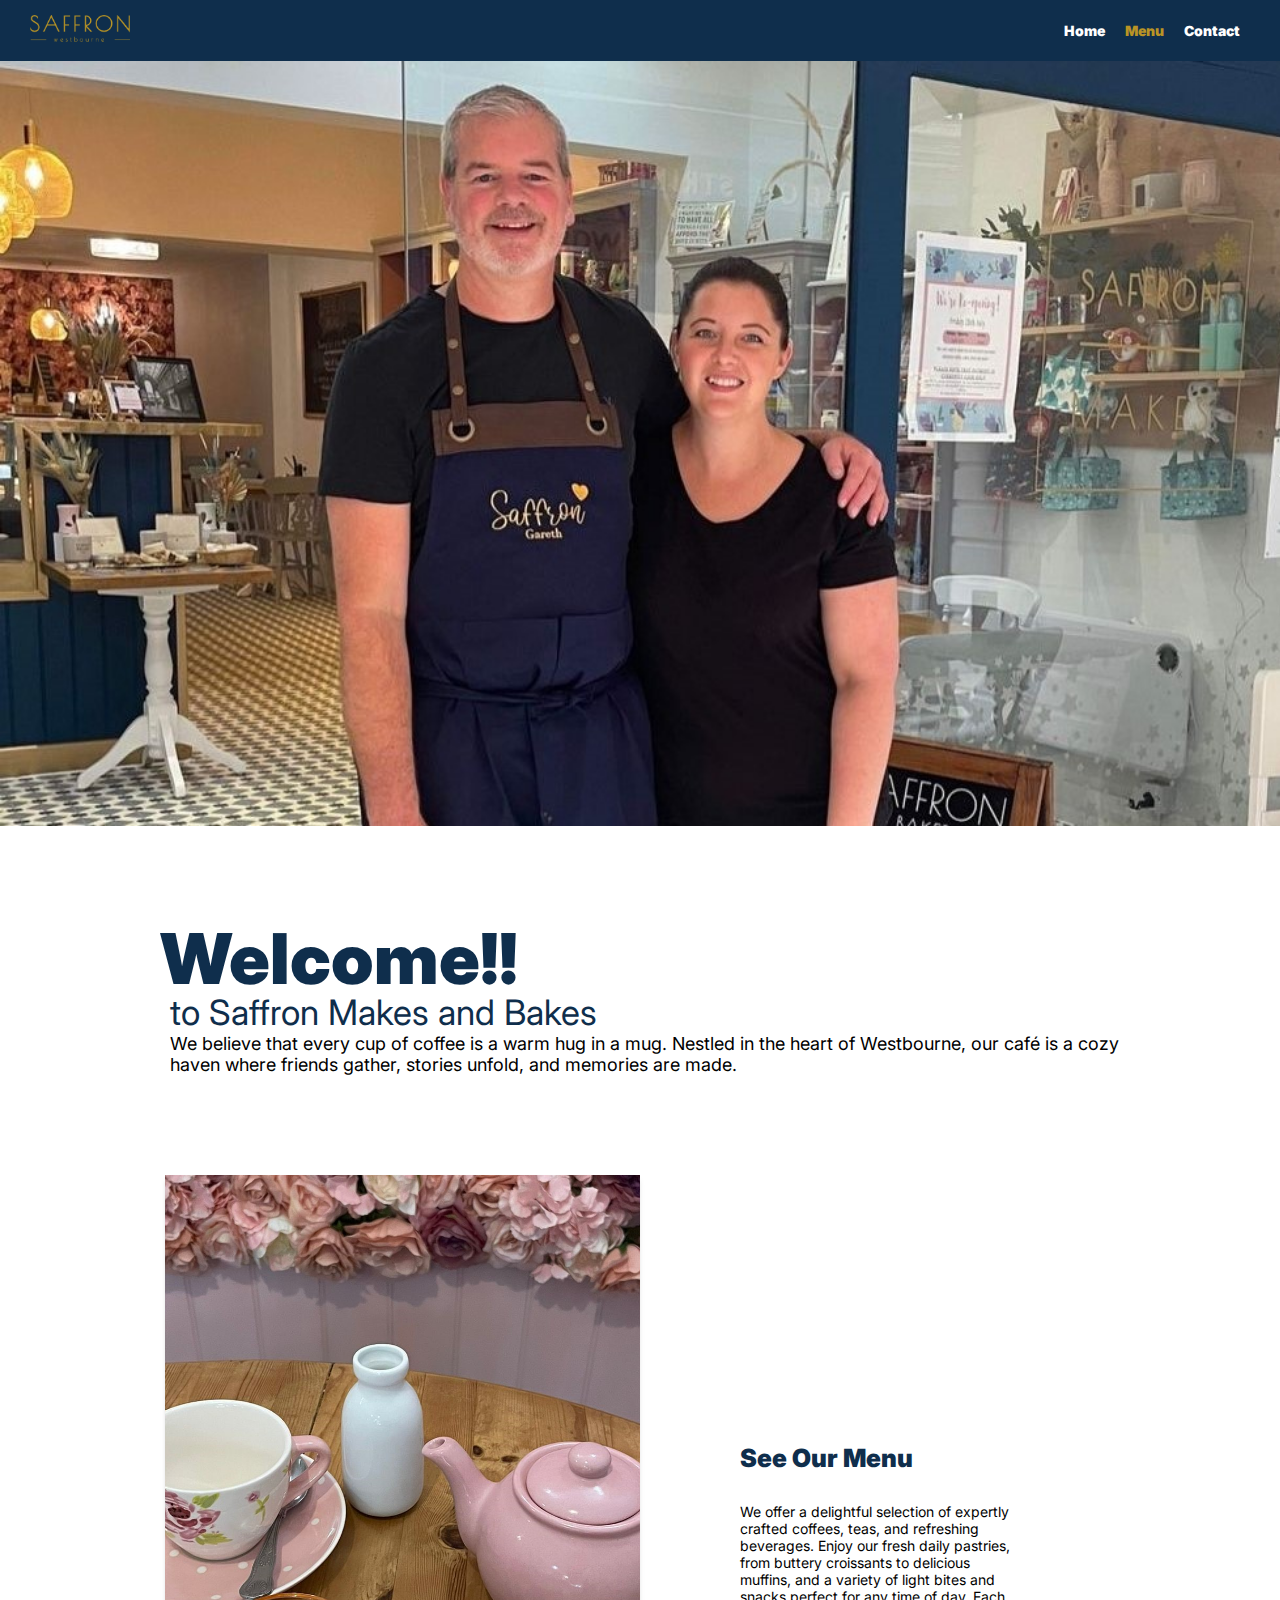
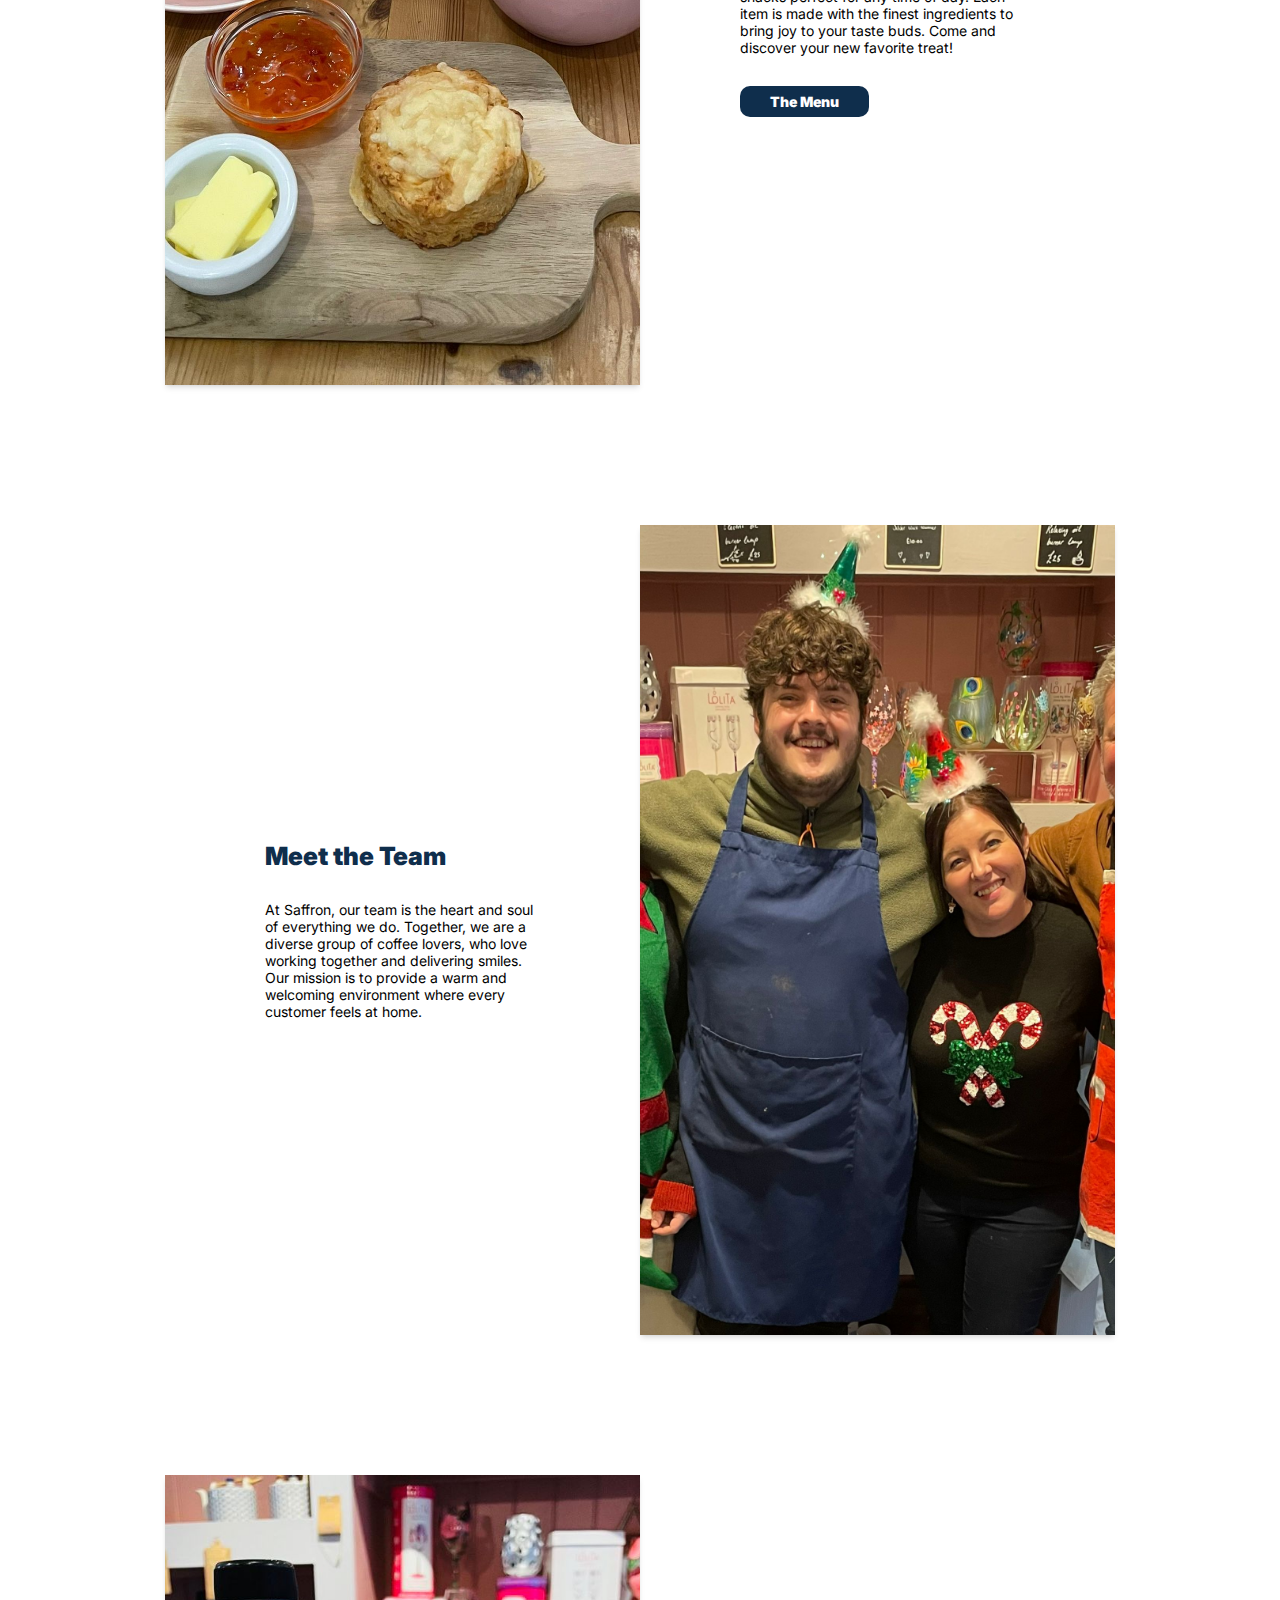
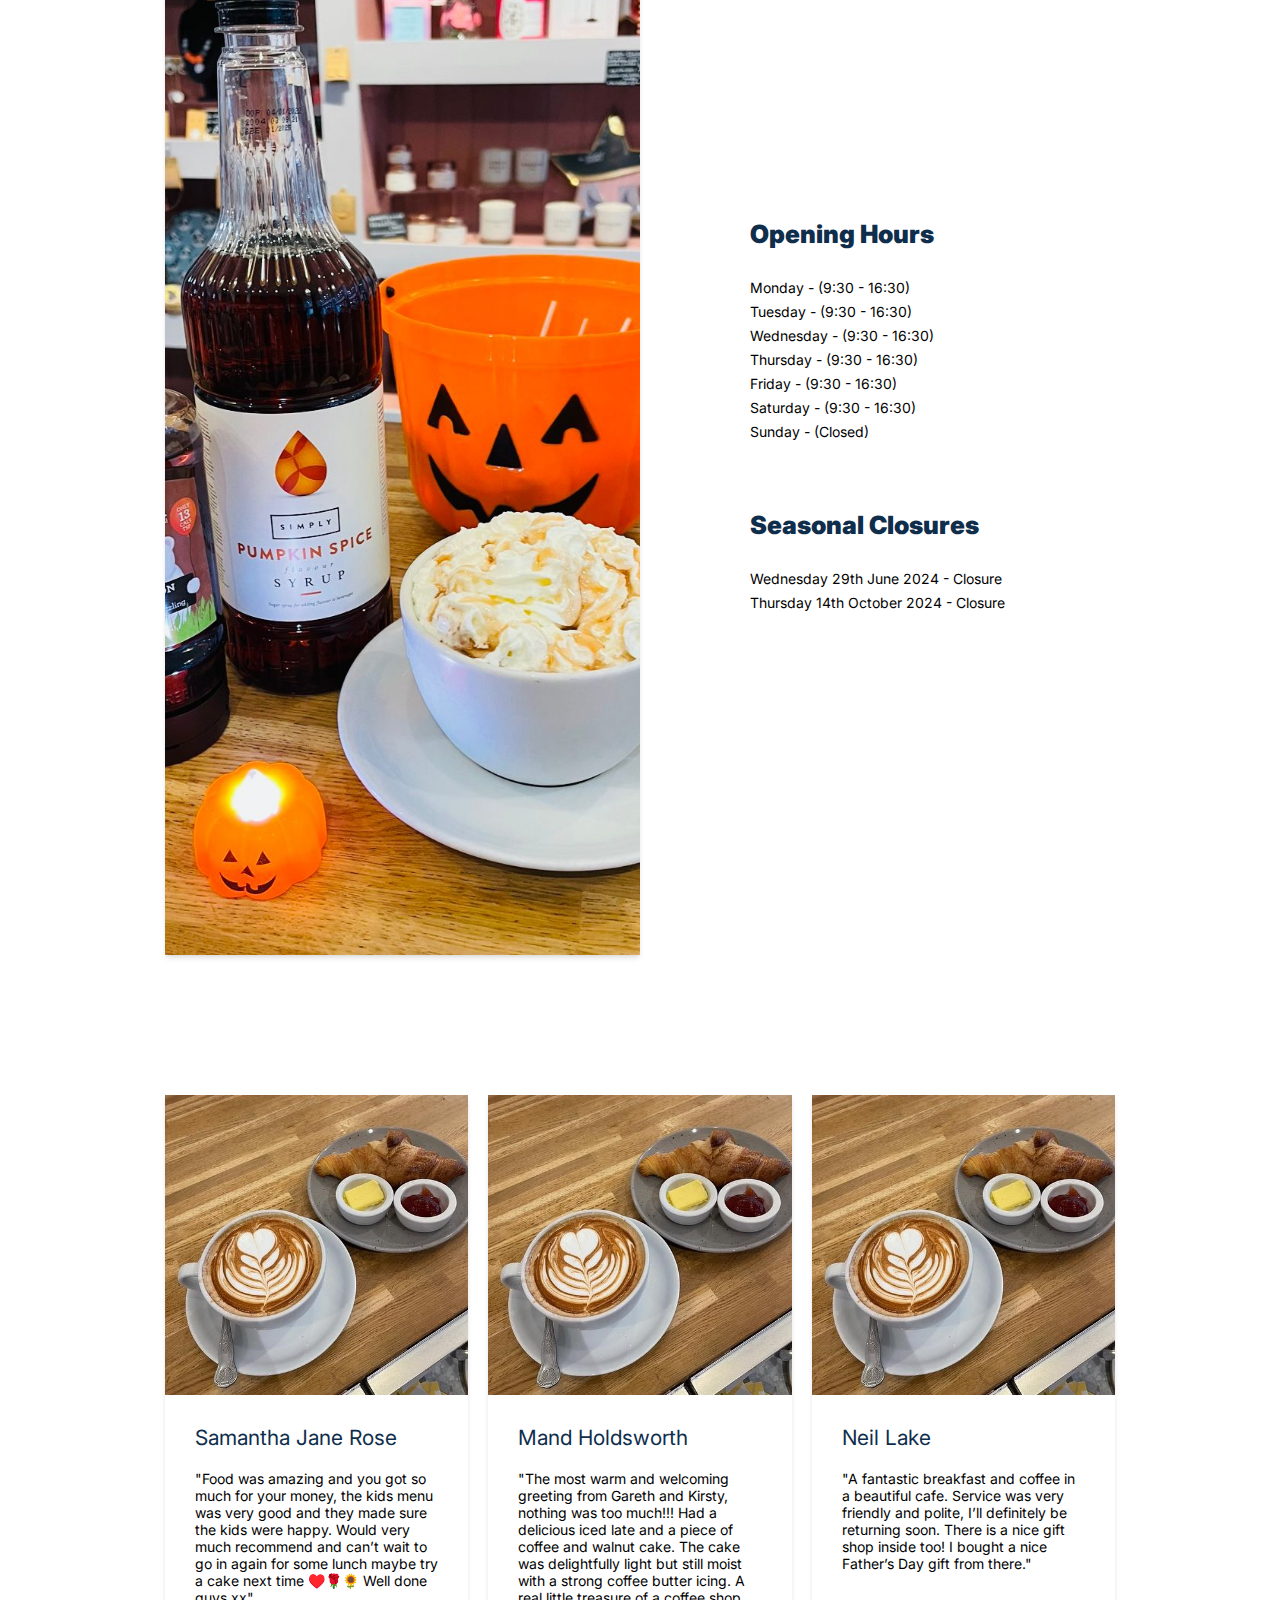
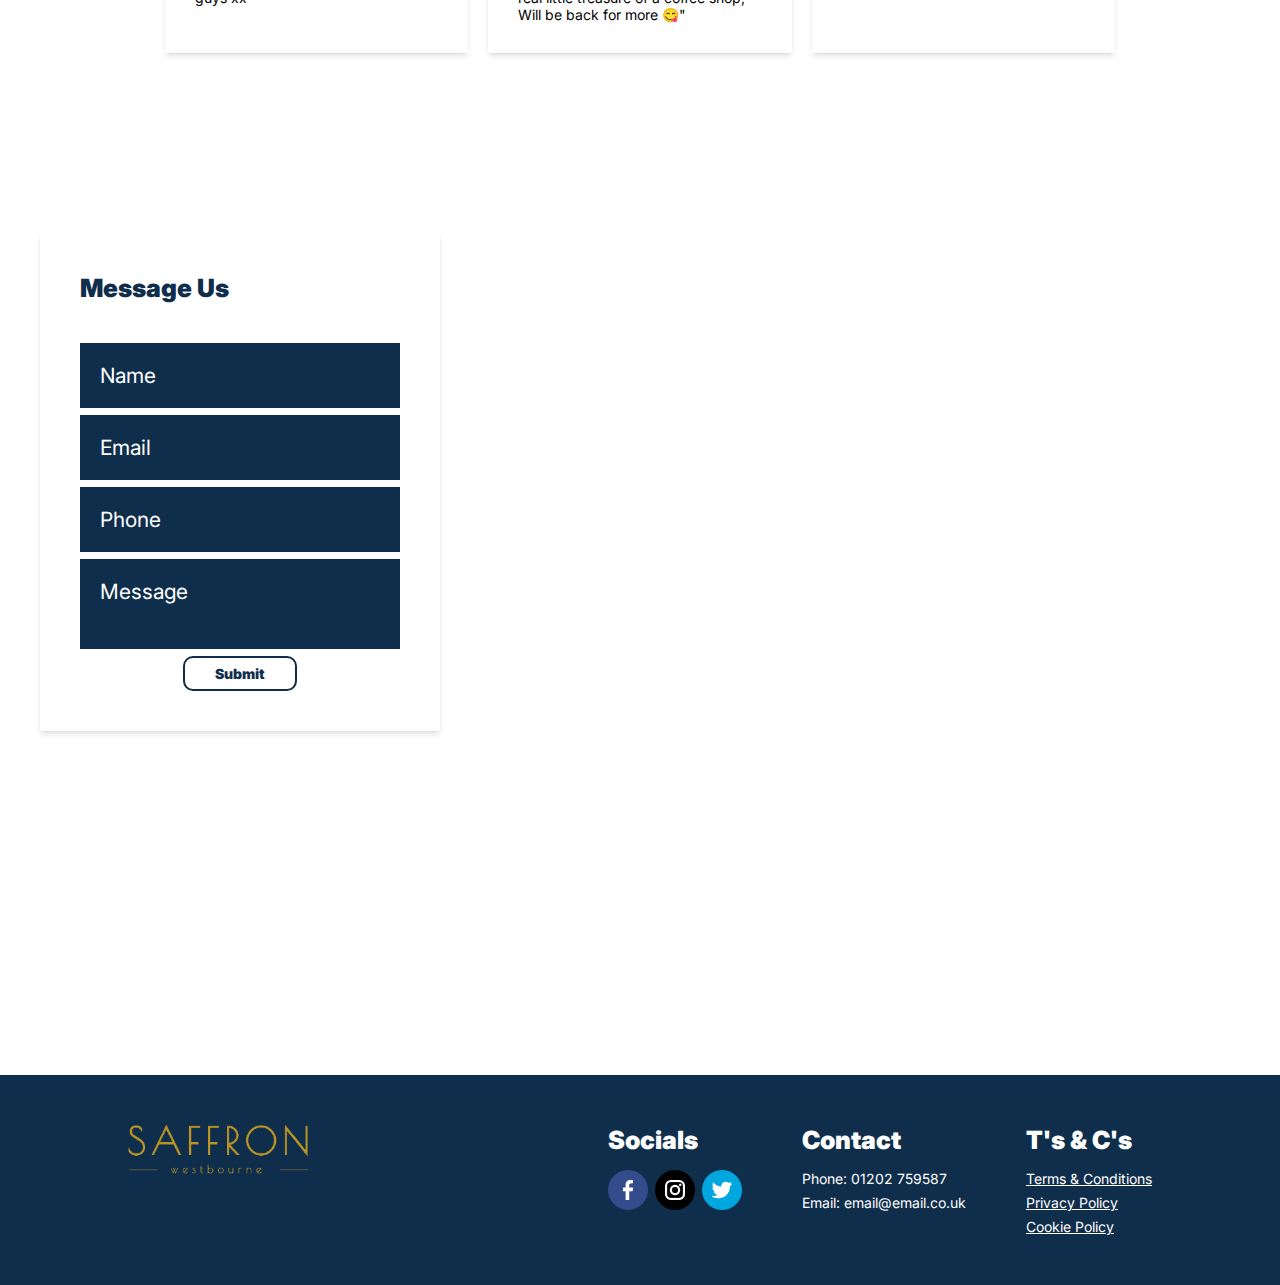
==== commit 478adb1a: "Add files via upload" ====
--- a/index.html
+++ b/index.html
@@ -20,10 +20,10 @@
             </label>
             <nav class="hamburger-menu-block">
                 <ul class="hamburger-menu-list">
-                    <li><a href=""><p class="hamburger-menu-list-item">Home</p></a></li>
-                    <li><a href=""><p class="hamburger-menu-list-item">Menu</p></a></li>
-                    <li><a href=""><p class="hamburger-menu-list-item">Contact</p></a></li>
-                    <li><a href=""><p class="hamburger-menu-list-item">Open Hours</p></a></li>
+                    <li><a href="/."><p class="hamburger-menu-list-item">Home</p></a></li>
+                    <li><a href="menu"><p class="hamburger-menu-list-item">Menu</p></a></li>
+                    <li><a href="#contact-us"><p class="hamburger-menu-list-item">Contact</p></a></li>
+                    <li><a href="#opening-hours"><p class="hamburger-menu-list-item">Open Hours</p></a></li>
                 </ul> 
             </nav>
         </div>
@@ -33,9 +33,9 @@
         <div class="header-desktop__content-container">
             <div class="header__logo"><img src="img/logo.png" alt=""></div>
             <nav class="header-desktop__nav-flex-container">
-                <li><a href="#"><p class="heading-3-neutral">Home</p></a></li>
-                <li><a href="#"><p class="heading-3-neutral primary-header-link">Menu</p></a></li>
-                <li><a href="#"><p class="heading-3-neutral">Contact</p></a></li>
+                <li><a href="/."><p class="heading-3-neutral">Home</p></a></li>
+                <li><a href="menu"><p class="heading-3-neutral primary-header-link">Menu</p></a></li>
+                <li><a href="#contact-us"><p class="heading-3-neutral">Contact</p></a></li>
             </nav>
         </div>
     </header>
@@ -56,7 +56,7 @@
         <div class="standard-section__copy-container grid-copy-right">
             <p class="heading">See Our Menu</p>
             <p class="copy">We offer a delightful selection of expertly crafted coffees, teas, and refreshing beverages. Enjoy our fresh daily pastries, from buttery croissants to delicious muffins, and a variety of light bites and snacks perfect for any time of day. Each item is made with the finest ingredients to bring joy to your taste buds. Come and discover your new favorite treat!</p>
-            <a href="#"><p class="button-primary">The Menu</p></a>
+            <a href="menu"><p class="button-primary">The Menu</p></a>
         </div>
     </section>
 
@@ -68,7 +68,7 @@
             </div>
     </section>
 
-    <section class="opening-hours-seasonal-closures-grid section-gap">
+    <section class="opening-hours-seasonal-closures-grid section-gap #opening-hours">
         <div class="opening-time-seasonal-closures-image grid-image-left image"></div>
             <div class="standard-section__copy-container grid-copy-right">
                 <div class="opening-hours-heading-gap opening-hours-element-gap">
@@ -120,14 +120,18 @@
         </div>
     </section>
 
-    <section class="forms section-gap">
+    <section class="forms section-gap #contact-us">
         <div class="form__container">
             <p class="heading form__heading-gap">Message Us</p>
-            <form action="#" class="form__flex-container">
-                <input type="text" class="input" placeholder="Name">
-                <input type="email" class="input" placeholder="Email">
-                <input type="Phone" class="input" placeholder="Phone">
-                <textarea name="Message" class="input" id="" placeholder="Message"></textarea>
+            <form action="https://api.web3forms.com/submit" method="POST" class="form__flex-container">
+                <input type="hidden" name="access_key" value="#">
+                <input type="hidden" name="from_name" value="Saffron Messages">
+                <input type="hidden" name="subject" value="New Message">
+                <input type="text" name="Name" class="input" placeholder="Name" required>
+                <input type="email" name="Email" class="input" placeholder="Email" required>
+                <input type="Phone" name="Phone Number" class="input" placeholder="Phone" required>
+                <textarea name="Message" class="input" id="" placeholder="Message" required></textarea>
+                <input type="hidden" name="redirect" value="#">
                 <button type="submit" class="button-secondary form-button">Submit</button>
             </form>
         </div>
@@ -145,9 +149,9 @@
             <div class="footer__socials-container footer-element-gap">
                 <p class="heading-neutral footer__heading-gap">Socials</p>
                 <div class="footer__socials-flex-container">
-                    <img class="social-icon" src="img/facebook icon.png" alt="Facebook icon">
-                    <img class="social-icon" src="img/instagram icon.png" alt="Facebook icon">
-                    <img class="social-icon" src="img/twitter icon.png" alt="Facebook icon">
+                    <a href="#"><img class="social-icon" src="img/facebook icon.png" alt="Facebook icon"></a>
+                    <a href="#"><img class="social-icon" src="img/instagram icon.png" alt="Facebook icon"></a>
+                    <a href="#"><img class="social-icon" src="img/twitter icon.png" alt="Facebook icon"></a>
                 </div>
             </div>
             <div class="footer__contact-container footer-element-gap">
@@ -160,9 +164,9 @@
             <div class="footer__tandc-container">
                 <p class="heading-neutral footer__heading-gap">T's & C's</p>
                 <div class="footer__tandc-flex-container">
-                    <p class="link-type">Terms & Conditions</p>
-                    <p class="link-type">Privacy Policy</p>
-                    <p class="link-type">Cookie Policy</p>
+                    <a href="#"><p class="link-type">Terms & Conditions</p></a>
+                    <a href="#"><p class="link-type">Privacy Policy</p></a>
+                    <a href="#"><p class="link-type">Cookie Policy</p></a>
                 </div>
             </div>
         </div>
--- a/style.css
+++ b/style.css
@@ -202,6 +202,7 @@
     font-size: var(--font-size-small-);
     font-weight: var(--font-weight-bold-);
     color: var(--colour-primary-);
+    background-color: var(--colour-neutral-);
     padding-inline: var(--spacing-6-);
     padding-block: var(--spacing-8-);
     border-radius: 10px;
@@ -601,6 +602,23 @@
 /*========== Menu Content Section End ========*/
 
 
+/*================ Success Page ===============*/
+.success-section{
+    width: 100vw;
+    max-width: 100vw;
+    height: 100vh;
+    max-height: 100vh;
+    background-color: var(--colour-primary-);
+    display: flex;
+    flex-direction: column;
+    align-items: center;
+    justify-content: center;
+    gap: var(--spacing-7-);
+}
+.success-logo{
+    max-width: 250px;
+}
+
 /*========== hero Section ===================*/
 
 .hero-section{
@@ -626,6 +644,9 @@
 }
 
 
+
+
+
 /*============= Utility classes =========================*/
 
 .section-gap{
@@ -655,6 +676,10 @@
 }
 .display-none-mobile-tablet{
     display: none;
+}
+
+.text-align-center{
+    text-align: center;
 }
 
 /*============ Block =================================*/
